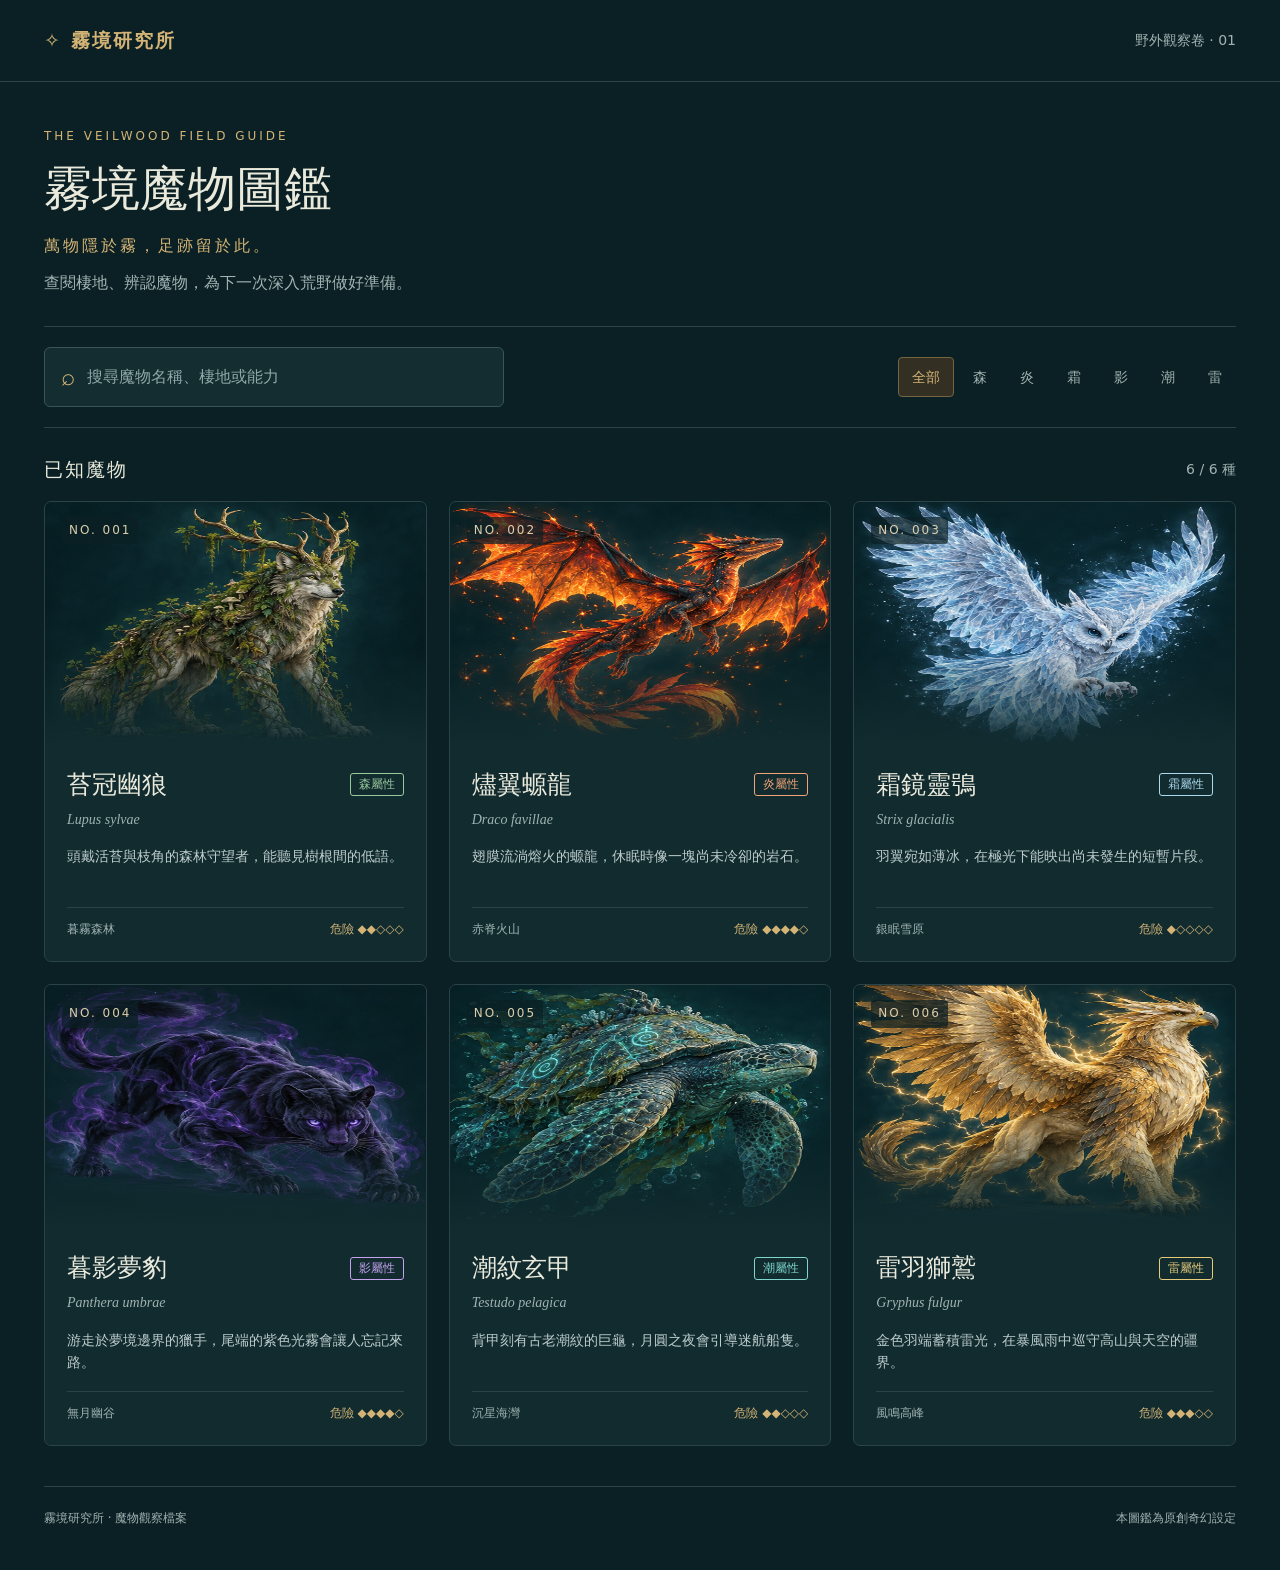
==== index.html @ 07dd759a "Publish original Veilwood bestiary" ====
<!doctype html><html lang="zh-Hant"><head><meta charset="utf-8"><meta name="viewport" content="width=device-width,initial-scale=1"><title>霧境魔物圖鑑</title><meta name="description" content="探索霧境大陸的六種原創魔物，查閱棲地、能力與野外觀察紀錄。"><link rel="icon" href="favicon.svg"><link rel="stylesheet" href="style.css"></head><body><header><a class="brand" href="./">✧ 霧境研究所</a><span>野外觀察卷 · 01</span></header><main><div class="intro"><p class="eyebrow">THE VEILWOOD FIELD GUIDE</p><h1>霧境魔物圖鑑<span>萬物隱於霧，足跡留於此。</span></h1><p class="desc">查閱棲地、辨認魔物，為下一次深入荒野做好準備。</p></div><section class="tools" aria-label="搜尋與篩選"><label class="search"><span aria-hidden="true">⌕</span><input id="search" type="search" placeholder="搜尋魔物名稱、棲地或能力" aria-label="搜尋魔物"></label><div id="filters" class="filters" aria-label="屬性篩選"></div></section><div class="result-line"><h2>已知魔物</h2><span id="count" aria-live="polite"></span></div><section id="grid" class="grid" aria-label="魔物列表"></section><p id="empty" hidden>找不到符合條件的魔物，試試其他關鍵字或屬性。</p><footer><span>霧境研究所 · 魔物觀察檔案</span><span>本圖鑑為原創奇幻設定</span></footer></main><dialog id="detail" aria-labelledby="detail-title"><button class="close" aria-label="關閉詳細資料">×</button><div id="detail-body"></div></dialog><script src="app.js"></script></body></html>
---- style.css ----
:root{color-scheme:dark;--ink:#e9e9dc;--muted:#a0b3b2;--gold:#d4b476;--line:#2b4346}*{box-sizing:border-box}body{margin:0;background:#0b2024;color:var(--ink);font-family:system-ui,"Microsoft JhengHei",sans-serif;font-size:16px;line-height:1.6}header{height:82px;max-width:1320px;margin:auto;padding:0 44px;display:flex;align-items:center;justify-content:space-between;border-bottom:1px solid var(--line)}header span{font-size:14px;color:var(--muted)}.brand{color:var(--gold);text-decoration:none;font-size:19px;font-weight:600;letter-spacing:2px}main{max-width:1320px;margin:auto;padding:45px 44px 20px}.eyebrow{font-size:12px;color:var(--gold);letter-spacing:3px;margin:0 0 12px}h1{font-family:Georgia,"PMingLiU",serif;font-size:48px;font-weight:500;line-height:1.3;margin:0}h1 span{display:block;font-family:system-ui,sans-serif;font-size:16px;letter-spacing:3px;color:var(--gold);margin-top:15px}.desc{color:var(--muted);margin:14px 0 30px}.tools{display:flex;gap:20px;align-items:center;justify-content:space-between;padding:20px 0;border-top:1px solid var(--line);border-bottom:1px solid var(--line);flex-wrap:wrap}.search{display:flex;align-items:center;gap:10px;background:#132d31;border:1px solid #3a5457;padding:10px 16px;border-radius:6px;flex:1;min-width:250px;max-width:460px}.search span{font-size:24px;color:var(--gold)}input{background:none;border:0;color:var(--ink);font:inherit;width:100%;outline:none}input::placeholder{color:#91a6a6}.search:focus-within{outline:2px solid var(--gold)}.filters{display:flex;gap:5px;flex-wrap:wrap}button{font:inherit;cursor:pointer}.filters button{color:var(--muted);background:transparent;border:1px solid transparent;border-radius:4px;padding:8px 13px;font-size:14px}.filters button[aria-pressed=true]{color:var(--gold);border-color:#746442;background:#332f23}.filters button:hover{color:var(--ink)}:focus-visible{outline:2px solid var(--gold);outline-offset:4px}.result-line{display:flex;justify-content:space-between;align-items:center;margin:26px 0 16px}h2{font-size:19px;font-weight:500;letter-spacing:2px;margin:0}.result-line span{color:var(--muted);font-size:14px}.grid{display:grid;grid-template-columns:repeat(3,minmax(0,1fr));gap:22px}.card{display:block;width:100%;text-align:left;padding:0;background:#112b2f;border:1px solid var(--line);border-radius:7px;overflow:hidden;color:var(--ink);transition:transform .2s,border-color .2s}.card:hover{transform:translateY(-4px);border-color:#b49560}.art{height:245px;background-image:url('creatures.png');background-size:300% 200%;background-position:var(--pos);background-repeat:no-repeat;position:relative}.art:after{content:"";position:absolute;inset:60% 0 0;background:linear-gradient(transparent,#112b2f)}.serial{position:absolute;top:15px;left:17px;color:#dbceac;font-size:12px;letter-spacing:2px;background:#0b2024b5;border-radius:4px;padding:4px 7px}.card-body{padding:18px 22px 22px}.row{display:flex;justify-content:space-between;align-items:center;gap:10px}.row h3{font-family:Georgia,"PMingLiU",serif;font-size:25px;font-weight:500;margin:0}.tag{color:var(--accent);border:1px solid currentColor;border-radius:3px;padding:1px 8px;font-size:12px}.latin{font-family:Georgia,serif;color:var(--muted);font-style:italic;font-size:14px;margin:4px 0 14px}.summary{color:#bdcccc;font-size:14px;min-height:45px;margin:0 0 17px}.meta{border-top:1px solid var(--line);padding-top:12px;display:flex;justify-content:space-between;gap:12px;font-size:12px;color:var(--muted)}.risk{color:var(--gold)}footer{display:flex;justify-content:space-between;gap:16px;border-top:1px solid var(--line);padding:22px 0;margin-top:40px;font-size:12px;color:var(--muted)}dialog{border:1px solid #526363;background:#112b2f;color:var(--ink);padding:0;max-width:740px;width:calc(100% - 32px);max-height:90vh;border-radius:9px}dialog::backdrop{background:#031215d9;backdrop-filter:blur(5px)}.close{position:absolute;right:14px;top:14px;z-index:2;border:1px solid #778989;background:#10282de0;color:white;width:40px;height:40px;border-radius:50%;font-size:26px}.detail-art{height:320px}.detail-copy{padding:25px 32px 32px}.detail-copy h2{font-size:32px;font-family:Georgia,"PMingLiU",serif}.detail-copy h3{font-size:16px;color:var(--gold);margin:23px 0 7px}.detail-copy p{margin:0;color:#c5d3d1}.facts{display:grid;grid-template-columns:1fr 1fr;gap:16px;background:#0b2024;padding:18px;margin:20px 0}.facts dt{color:var(--muted);font-size:12px}.facts dd{margin:3px 0 0;font-size:16px}#empty{text-align:center;padding:70px 20px;color:var(--muted)}@media(max-width:950px){.grid{grid-template-columns:repeat(2,minmax(0,1fr))}.art{height:240px}}@media(max-width:600px){header{padding:0 20px;height:68px}header span{font-size:12px}main{padding:30px 20px 10px}h1{font-size:36px}h1 span{font-size:14px;letter-spacing:1px}.grid{grid-template-columns:1fr}.art{height:280px}.search{max-width:none}.filters button{padding:6px 10px}.detail-copy{padding:22px}.detail-art{height:260px}footer{flex-direction:column;gap:4px}}@media(prefers-reduced-motion:reduce){.card{transition:none}}
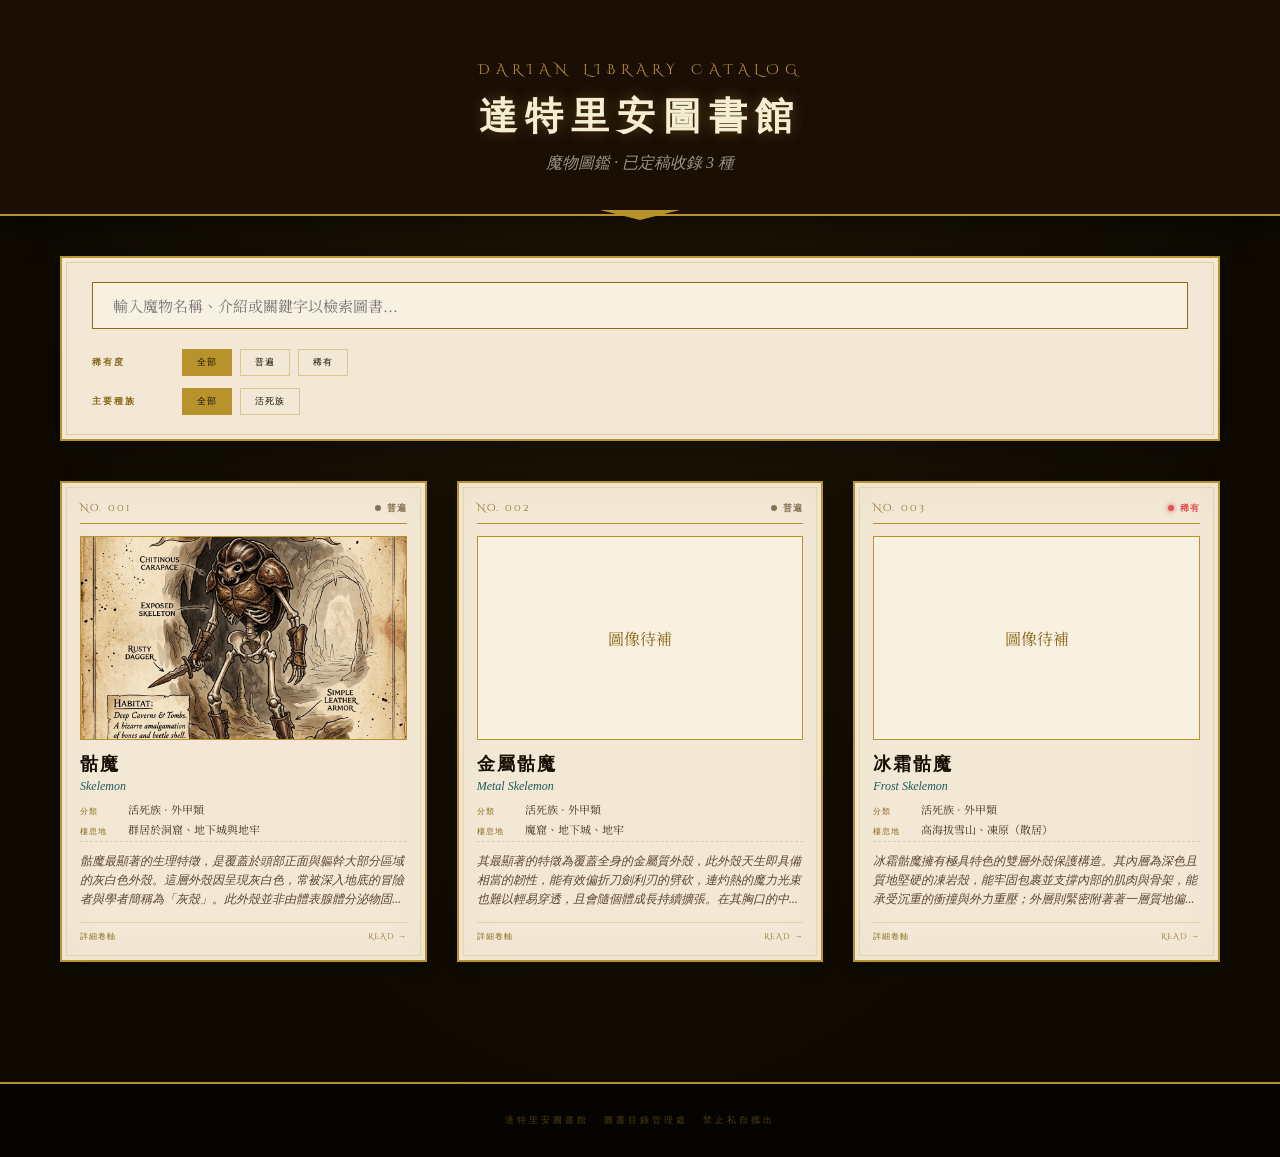
==== commit d1ccc029: "Publish Darian Library with three confirmed monster designs" ====
--- a/index.html
+++ b/index.html
@@ -1 +1,562 @@
-<!doctype html><html lang="zh-Hant"><head><meta charset="utf-8"><meta name="viewport" content="width=device-width,initial-scale=1"><title>霧境魔物圖鑑</title><meta name="description" content="探索霧境大陸的六種原創魔物，查閱棲地、能力與野外觀察紀錄。"><link rel="icon" href="favicon.svg"><link rel="stylesheet" href="style.css"></head><body><header><a class="brand" href="./">✧ 霧境研究所</a><span>野外觀察卷 · 01</span></header><main><div class="intro"><p class="eyebrow">THE VEILWOOD FIELD GUIDE</p><h1>霧境魔物圖鑑<span>萬物隱於霧，足跡留於此。</span></h1><p class="desc">查閱棲地、辨認魔物，為下一次深入荒野做好準備。</p></div><section class="tools" aria-label="搜尋與篩選"><label class="search"><span aria-hidden="true">⌕</span><input id="search" type="search" placeholder="搜尋魔物名稱、棲地或能力" aria-label="搜尋魔物"></label><div id="filters" class="filters" aria-label="屬性篩選"></div></section><div class="result-line"><h2>已知魔物</h2><span id="count" aria-live="polite"></span></div><section id="grid" class="grid" aria-label="魔物列表"></section><p id="empty" hidden>找不到符合條件的魔物，試試其他關鍵字或屬性。</p><footer><span>霧境研究所 · 魔物觀察檔案</span><span>本圖鑑為原創奇幻設定</span></footer></main><dialog id="detail" aria-labelledby="detail-title"><button class="close" aria-label="關閉詳細資料">×</button><div id="detail-body"></div></dialog><script src="app.js"></script></body></html>
+<!DOCTYPE html>
+<html lang="zh-TW">
+<head>
+<meta charset="UTF-8">
+<meta name="viewport" content="width=device-width, initial-scale=1.0">
+<title>達特里安圖書館 — 魔物圖鑑總目錄</title>
+<link href="https://fonts.googleapis.com/css2?family=Cinzel+Decorative:wght@400;700;900&family=IM+Fell+English:ital@0;1&family=Noto+Serif+TC:wght@300;400;600;700&display=swap" rel="stylesheet">
+<style>
+  :root {
+    --ink: #1a0e05;
+    --parchment: #f2e8d5;
+    --parchment-dark: #e0ceab;
+    --parchment-mid: #ead9bc;
+    --parchment-light: #f8f0e0;
+    --gold: #b8922a;
+    --gold-light: #d4a843;
+    --gold-dim: #8a6a18;
+    --teal: #1d5c5c;
+    --accent: #3a2a08;
+    --accent2: #5a4010;
+    --unique: #281800;
+    --nav-bg: #1a0e05;
+  }
+
+  * { margin:0; padding:0; box-sizing:border-box; }
+
+  body {
+    background: #0e0a02;
+    font-family: 'Noto Serif TC', serif;
+    color: var(--ink);
+    min-height: 100vh;
+    background-image: radial-gradient(ellipse at 50% 0%, #1e1604 0%, #0e0a02 70%);
+    overflow-y: scroll;
+  }
+
+  /* Header */
+  header {
+    text-align: center;
+    padding: 60px 20px 40px;
+    border-bottom: 2px solid var(--gold);
+    background: var(--nav-bg);
+    position: relative;
+    box-shadow: 0 4px 30px rgba(0,0,0,0.6);
+  }
+  header::after {
+    content: '';
+    position: absolute;
+    bottom: -6px;
+    left: 50%;
+    transform: translateX(-50%);
+    width: 80px;
+    height: 10px;
+    background: var(--gold);
+    clip-path: polygon(50% 100%, 0 0, 100% 0);
+  }
+  
+  .library-title-en {
+    font-family: 'Cinzel Decorative', serif;
+    font-size: 14px;
+    letter-spacing: 6px;
+    color: var(--gold-light);
+    margin-bottom: 12px;
+    text-transform: uppercase;
+    opacity: 0.9;
+  }
+
+  .library-title-zh {
+    font-family: 'Cinzel Decorative', serif;
+    font-size: 38px;
+    font-weight: 700;
+    color: #f5eed3;
+    letter-spacing: 8px;
+    text-shadow: 0 0 15px rgba(184,146,42,0.4);
+  }
+
+  .library-subtitle {
+    font-family: 'IM Fell English', serif;
+    font-style: italic;
+    font-size: 16px;
+    color: rgba(245,238,211,0.6);
+    margin-top: 10px;
+  }
+
+  /* Catalog Container */
+  .container {
+    max-width: 1200px;
+    width: 100%;
+    margin: 40px auto;
+    padding: 0 20px 80px;
+  }
+
+  /* Controls Panel */
+  .controls-panel {
+    background: var(--parchment);
+    border: 2.5px solid var(--gold);
+    box-shadow: 0 0 30px rgba(0,0,0,0.3);
+    padding: 24px 30px;
+    margin-bottom: 40px;
+    position: relative;
+  }
+  .controls-panel::before {
+    content: '';
+    position: absolute;
+    inset: 4px;
+    border: 1px solid rgba(184,146,42,0.3);
+    pointer-events: none;
+  }
+
+  .search-box-wrap {
+    position: relative;
+    margin-bottom: 20px;
+  }
+  .search-input {
+    width: 100%;
+    padding: 12px 20px;
+    background: var(--parchment-light);
+    border: 1.5px solid var(--gold-dim);
+    font-family: 'Noto Serif TC', serif;
+    font-size: 15px;
+    color: var(--ink);
+    outline: none;
+    transition: all 0.3s;
+  }
+  .search-input:focus {
+    border-color: var(--gold);
+    box-shadow: 0 0 10px rgba(184,146,42,0.2);
+    background: #fff;
+  }
+
+  .filter-group {
+    display: flex;
+    flex-wrap: wrap;
+    gap: 20px;
+    align-items: center;
+  }
+  .filter-label {
+    font-family: 'Cinzel Decorative', serif;
+    font-size: 9px;
+    letter-spacing: 2px;
+    color: var(--gold-dim);
+    text-transform: uppercase;
+    font-weight: bold;
+    min-width: 70px;
+  }
+  .filter-options {
+    display: flex;
+    flex-wrap: wrap;
+    gap: 8px;
+    flex: 1;
+  }
+  .filter-btn {
+    font-family: 'Cinzel Decorative', serif;
+    font-size: 9px;
+    letter-spacing: 1px;
+    background: transparent;
+    border: 1px solid rgba(184,146,42,0.4);
+    color: var(--ink);
+    padding: 6px 14px;
+    cursor: pointer;
+    transition: all 0.2s;
+    text-transform: uppercase;
+  }
+  .filter-btn:hover, .filter-btn.active {
+    background: var(--gold);
+    color: var(--nav-bg);
+    border-color: var(--gold);
+  }
+
+  /* Grid of Monster Cards */
+  .monster-grid {
+    display: grid;
+    grid-template-columns: repeat(auto-fill, minmax(280px, 1fr));
+    gap: 30px;
+  }
+
+  /* Card design */
+  .card-link {
+    text-decoration: none;
+    color: inherit;
+    display: block;
+    outline: none;
+  }
+  .monster-card {
+    background: var(--parchment);
+    border: 2px solid var(--gold);
+    box-shadow: 
+      0 4px 15px rgba(0,0,0,0.2),
+      inset 0 0 40px rgba(140,100,20,0.04);
+    position: relative;
+    padding: 18px;
+    transition: all 0.3s cubic-bezier(0.25, 0.8, 0.25, 1);
+    overflow: hidden;
+    height: 100%;
+    display: flex;
+    flex-direction: column;
+  }
+  .monster-card::before {
+    content: '';
+    position: absolute;
+    inset: 4px;
+    border: 1px solid rgba(184,146,42,0.2);
+    pointer-events: none;
+  }
+  .monster-card:hover {
+    transform: translateY(-8px);
+    box-shadow: 
+      0 12px 30px rgba(184,146,42,0.25),
+      inset 0 0 50px rgba(140,100,20,0.06);
+    border-color: var(--gold-light);
+  }
+
+  .card-header {
+    display: flex;
+    justify-content: space-between;
+    align-items: center;
+    border-bottom: 1.5px solid var(--gold);
+    padding-bottom: 8px;
+    margin-bottom: 12px;
+  }
+  .card-num {
+    font-family: 'Cinzel Decorative', serif;
+    font-size: 10px;
+    color: var(--gold-dim);
+    letter-spacing: 2px;
+  }
+  
+  /* Rarity tags color mapped */
+  .card-rarity {
+    font-family: 'Cinzel Decorative', serif;
+    font-size: 9px;
+    letter-spacing: 1px;
+    text-transform: uppercase;
+    font-weight: bold;
+    display: flex;
+    align-items: center;
+    gap: 6px;
+  }
+  .rarity-dot-small {
+    width: 6px;
+    height: 6px;
+    border-radius: 50%;
+  }
+  .rarity-普遍 { color: #8a7355; }
+  .rarity-普遍 .rarity-dot-small { background: #8a7355; }
+  .rarity-罕見 { color: #b88030; }
+  .rarity-罕見 .rarity-dot-small { background: #b88030; box-shadow: 0 0 4px #b88030; }
+  .rarity-稀有 { color: #e35252; }
+  .rarity-稀有 .rarity-dot-small { background: #e35252; box-shadow: 0 0 5px #e35252; }
+  .rarity-史詩 { color: #a335ee; }
+  .rarity-史詩 .rarity-dot-small { background: #a335ee; box-shadow: 0 0 6px #a335ee; }
+
+  /* Card image frame */
+  .card-image-frame {
+    border: 1.5px solid var(--gold);
+    aspect-ratio: 16/10;
+    width: 100%;
+    background: var(--parchment-light);
+    display: flex;
+    align-items: center;
+    justify-content: center;
+    overflow: hidden;
+    position: relative;
+    margin-bottom: 12px;
+  }
+  .card-image-frame img {
+    width: 100%;
+    height: 100%;
+    object-fit: cover;
+  }
+  .card-image-frame .placeholder-svg {
+    width: 32px;
+    height: 32px;
+    opacity: 0.3;
+    color: var(--gold-dim);
+  }
+
+  .card-name-zh {
+    font-family: 'Cinzel Decorative', serif;
+    font-size: 18px;
+    color: var(--ink);
+    letter-spacing: 2px;
+    margin-bottom: 2px;
+  }
+  .card-name-en {
+    font-family: 'IM Fell English', serif;
+    font-style: italic;
+    font-size: 12px;
+    color: var(--teal);
+    margin-bottom: 8px;
+  }
+
+  .card-meta-row {
+    font-size: 11px;
+    color: #4a3525;
+    margin-bottom: 4px;
+    line-height: 1.4;
+  }
+  .card-meta-key {
+    font-family: 'Cinzel Decorative', serif;
+    font-size: 8px;
+    color: var(--gold-dim);
+    letter-spacing: 1px;
+    text-transform: uppercase;
+    display: inline-block;
+    width: 45px;
+  }
+  
+  .card-preview {
+    font-family: 'IM Fell English', serif;
+    font-size: 12px;
+    line-height: 1.6;
+    color: #5c4530;
+    margin-top: auto;
+    padding-top: 10px;
+    border-top: 1px dashed rgba(100,60,10,0.15);
+    font-style: italic;
+  }
+
+  .card-footer {
+    display: flex;
+    justify-content: space-between;
+    align-items: center;
+    margin-top: 12px;
+    font-family: 'Cinzel Decorative', serif;
+    font-size: 8px;
+    letter-spacing: 1px;
+    color: var(--gold-dim);
+    text-transform: uppercase;
+    border-top: 1px solid rgba(184,146,42,0.25);
+    padding-top: 8px;
+  }
+  
+  /* Footer */
+  footer {
+    background: #060401;
+    border-top: 2px solid var(--gold);
+    padding: 30px 20px;
+    text-align: center;
+  }
+  .footer-text {
+    font-family: 'Cinzel Decorative', serif;
+    font-size: 9px;
+    letter-spacing: 3px;
+    color: rgba(184,146,42,0.4);
+    text-transform: uppercase;
+  }
+
+  /* Responsive styling */
+  @media (max-width: 600px) {
+    .library-title-zh { font-size: 28px; }
+    .monster-grid { grid-template-columns: 1fr; }
+    .controls-panel { padding: 18px 20px; }
+  }
+</style>
+<meta name="description" content="達特里安圖書館魔物圖鑑，收錄骷魔、金屬骷魔與冰霜骷魔的生態、耐性與特殊能力。"></head>
+<body>
+
+  <header>
+    <div class="library-title-en">Darian Library Catalog</div>
+    <h1 class="library-title-zh">達特里安圖書館</h1>
+    <div class="library-subtitle">魔物圖鑑 · 已定稿收錄 3 種</div>
+  </header>
+
+  <div class="container">
+    
+    <!-- Controls Panel -->
+    <div class="controls-panel">
+      <div class="search-box-wrap">
+        <input type="text" id="searchInput" aria-label="搜尋魔物" class="search-input" placeholder="輸入魔物名稱、介紹或關鍵字以檢索圖書...">
+      </div>
+      
+      <div class="filter-group" style="margin-bottom: 12px;">
+        <span class="filter-label">稀有度</span>
+        <div class="filter-options" id="rarityFilters">
+          <button class="filter-btn active" data-rarity="all">全部</button>
+          <button class="filter-btn" data-rarity="普遍">普遍</button>
+          <button class="filter-btn" data-rarity="稀有">稀有</button>
+        </div>
+      </div>
+
+      <div class="filter-group">
+        <span class="filter-label">主要種族</span>
+        <div class="filter-options" id="raceFilters">
+          <button class="filter-btn active" data-race="all">全部</button>
+          <button class="filter-btn" data-race="活死族">活死族</button>
+        </div>
+      </div>
+    </div>
+
+    <!-- Monster Grid -->
+    <div class="monster-grid" id="monsterGrid">
+      <!-- Generated by JavaScript -->
+    </div>
+
+  </div>
+
+  <footer>
+    <div class="footer-text">達特里安圖書館 · 圖書目錄管理處 · 禁止私自攜出</div>
+  </footer>
+
+  <script>
+    // Embedded Monster Database
+    const monsters = [
+  {
+    "filename": "skelemon.html",
+    "num": 1,
+    "numStr": "001",
+    "nameZh": "骷魔",
+    "nameEn": "Skelemon",
+    "class": "活死族 · 外甲類",
+    "rarity": "普遍",
+    "raceTags": [
+      "活死族",
+      "外甲類"
+    ],
+    "habitat": "群居於洞窟、地下城與地牢",
+    "diet": "雜食",
+    "previewText": "骷魔最顯著的生理特徵，是覆蓋於頭部正面與軀幹大部分區域的灰白色外殼。這層外殼因呈現灰白色，常被深入地底的冒險者與學者簡稱為「灰殼」。此外殼並非由體表腺體分泌物固..."
+  },
+  {
+    "filename": "metal_skelemon.html",
+    "num": 2,
+    "numStr": "002",
+    "nameZh": "金屬骷魔",
+    "nameEn": "Metal Skelemon",
+    "class": "活死族 · 外甲類",
+    "rarity": "普遍",
+    "raceTags": [
+      "活死族",
+      "外甲類"
+    ],
+    "habitat": "魔窟、地下城、地牢",
+    "diet": "雜食",
+    "previewText": "其最顯著的特徵為覆蓋全身的金屬質外殼，此外殼天生即具備相當的韌性，能有效偏折刀劍利刃的劈砍，連灼熱的魔力光束也難以輕易穿透，且會隨個體成長持續擴張。在其胸口的中..."
+  },
+  {
+    "filename": "frost_skelemon.html",
+    "num": 3,
+    "numStr": "003",
+    "nameZh": "冰霜骷魔",
+    "nameEn": "Frost Skelemon",
+    "class": "活死族 · 外甲類",
+    "rarity": "稀有",
+    "raceTags": [
+      "活死族",
+      "外甲類"
+    ],
+    "habitat": "高海拔雪山、凍原（散居）",
+    "diet": "肉食（雪埋遺骸、小型寒帶生物）",
+    "previewText": "冰霜骷魔擁有極具特色的雙層外殼保護構造。其內層為深色且質地堅硬的凍岩殼，能牢固包裹並支撐內部的肌肉與骨架，能承受沉重的衝撞與外力重壓；外層則緊密附著著一層質地偏..."
+  }
+];
+
+    const monsterGrid = document.getElementById('monsterGrid');
+    const searchInput = document.getElementById('searchInput');
+    const rarityFilters = document.getElementById('rarityFilters');
+    const raceFilters = document.getElementById('raceFilters');
+
+    let activeRarity = 'all';
+    let activeRace = 'all';
+    let searchQuery = '';
+
+    function renderCards() {
+      const filtered = monsters.filter(m => {
+        // Search filter
+        const query = searchQuery.toLowerCase();
+        const matchesSearch = searchQuery === '' || 
+          m.nameZh.toLowerCase().includes(query) || 
+          m.nameEn.toLowerCase().includes(query) || 
+          m.class.toLowerCase().includes(query) ||
+          m.previewText.toLowerCase().includes(query) ||
+          m.habitat.toLowerCase().includes(query);
+
+        // Rarity filter
+        const matchesRarity = activeRarity === 'all' || m.rarity === activeRarity;
+
+        // Race filter
+        const matchesRace = activeRace === 'all' || m.raceTags.includes(activeRace);
+
+        return matchesSearch && matchesRarity && matchesRace;
+      });
+
+      if (filtered.length === 0) {
+        monsterGrid.innerHTML = `<div style="grid-column: 1/-1; text-align: center; padding: 40px; color: var(--gold-dim); font-family: 'IM Fell English', serif; font-style: italic;">沒有檢索到符合條件的魔物記錄...</div>`;
+        return;
+      }
+
+      monsterGrid.innerHTML = filtered.map(m => {
+        const imagePath = m.num === 1 ? 'skelemon.png' : null;
+        
+        return `
+          <a href="${m.filename}" class="card-link">
+            <div class="monster-card">
+              <div class="card-header">
+                <span class="card-num">No. ${m.numStr}</span>
+                <span class="card-rarity rarity-${m.rarity}">
+                  <span class="rarity-dot-small"></span>
+                  ${m.rarity}
+                </span>
+              </div>
+              
+              <div class="card-image-frame">
+                <!-- If image exists, it will load, otherwise show placeholder -->
+                ${imagePath ? `<img src="${imagePath}" alt="${m.nameZh}" style="display:block;">` : `<span style="color:var(--gold-dim);font-size:16px;">圖像待補</span>`}
+                
+              </div>
+
+              <h3 class="card-name-zh">${m.nameZh}</h3>
+              <div class="card-name-en">${m.nameEn}</div>
+              
+              <div class="card-meta-row">
+                <span class="card-meta-key">分類</span>
+                <span>${m.class}</span>
+              </div>
+              <div class="card-meta-row">
+                <span class="card-meta-key">棲息地</span>
+                <span>${m.habitat}</span>
+              </div>
+              
+              <div class="card-preview">
+                ${m.previewText}
+              </div>
+
+              <div class="card-footer">
+                <span>詳細卷軸</span>
+                <span>READ &rarr;</span>
+              </div>
+            </div>
+          </a>
+        `;
+      }).join('');
+    }
+
+    // Event listeners
+    searchInput.addEventListener('input', (e) => {
+      searchQuery = e.target.value;
+      renderCards();
+    });
+
+    rarityFilters.addEventListener('click', (e) => {
+      if (e.target.classList.contains('filter-btn')) {
+        Array.from(rarityFilters.getElementsByClassName('filter-btn')).forEach(btn => btn.classList.remove('active'));
+        e.target.classList.add('active');
+        activeRarity = e.target.dataset.rarity;
+        renderCards();
+      }
+    });
+
+    raceFilters.addEventListener('click', (e) => {
+      if (e.target.classList.contains('filter-btn')) {
+        Array.from(raceFilters.getElementsByClassName('filter-btn')).forEach(btn => btn.classList.remove('active'));
+        e.target.classList.add('active');
+        activeRace = e.target.dataset.race;
+        renderCards();
+      }
+    });
+
+    // Initial render
+    renderCards();
+  </script>
+</body>
+</html>
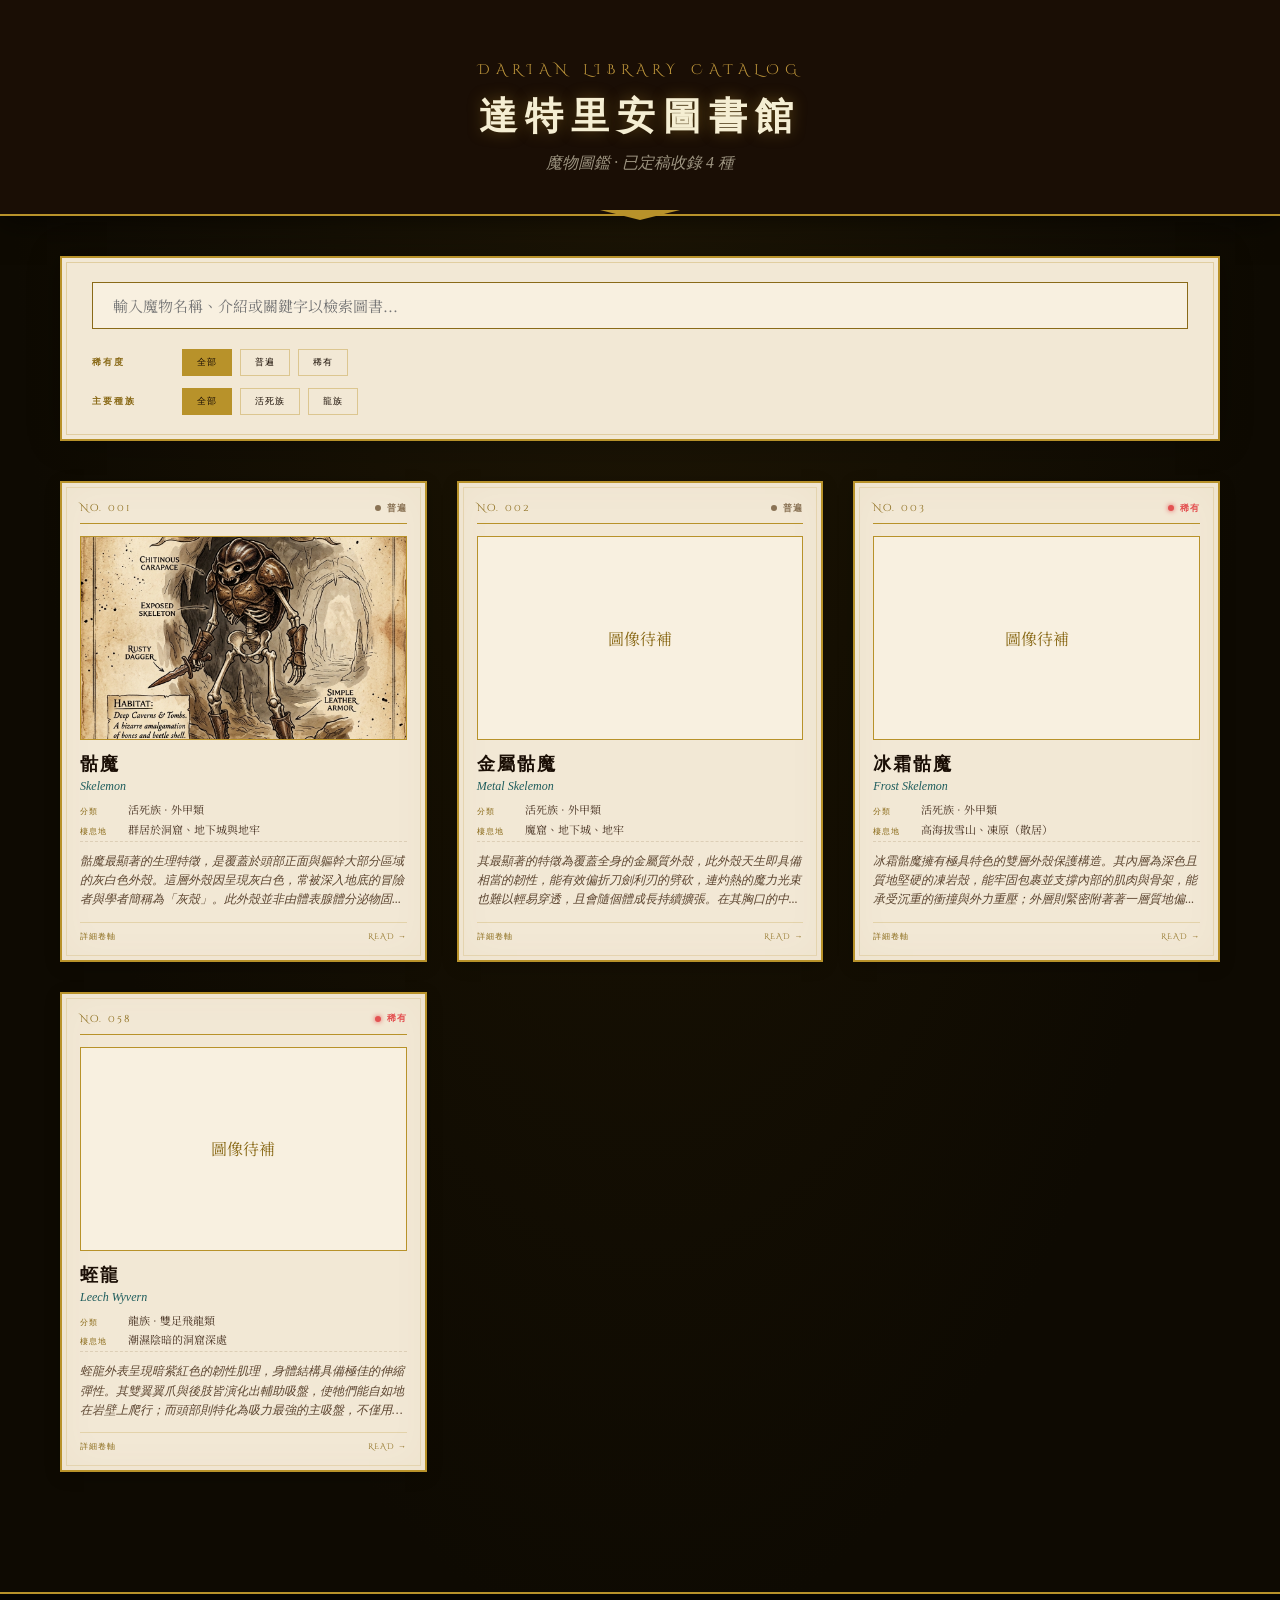
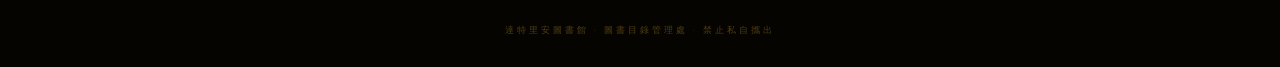
==== commit 52912845: "Add confirmed Leech Wyvern in matching library style" ====
--- a/index.html
+++ b/index.html
@@ -352,13 +352,13 @@
     .controls-panel { padding: 18px 20px; }
   }
 </style>
-<meta name="description" content="達特里安圖書館魔物圖鑑，收錄骷魔、金屬骷魔與冰霜骷魔的生態、耐性與特殊能力。"></head>
+<meta name="description" content="達特里安圖書館魔物圖鑑，收錄骷魔、金屬骷魔、冰霜骷魔與蛭龍的生態、耐性與特殊能力。"></head>
 <body>
 
   <header>
     <div class="library-title-en">Darian Library Catalog</div>
     <h1 class="library-title-zh">達特里安圖書館</h1>
-    <div class="library-subtitle">魔物圖鑑 · 已定稿收錄 3 種</div>
+    <div class="library-subtitle">魔物圖鑑 · 已定稿收錄 4 種</div>
   </header>
 
   <div class="container">
@@ -383,6 +383,7 @@
         <div class="filter-options" id="raceFilters">
           <button class="filter-btn active" data-race="all">全部</button>
           <button class="filter-btn" data-race="活死族">活死族</button>
+<button class="filter-btn" data-race="龍族">龍族</button>
         </div>
       </div>
     </div>
@@ -448,6 +449,22 @@
     "habitat": "高海拔雪山、凍原（散居）",
     "diet": "肉食（雪埋遺骸、小型寒帶生物）",
     "previewText": "冰霜骷魔擁有極具特色的雙層外殼保護構造。其內層為深色且質地堅硬的凍岩殼，能牢固包裹並支撐內部的肌肉與骨架，能承受沉重的衝撞與外力重壓；外層則緊密附著著一層質地偏..."
+  },
+  {
+    "filename": "Leech_Wyvern.html",
+    "num": 58,
+    "numStr": "058",
+    "nameZh": "蛭龍",
+    "nameEn": "Leech Wyvern",
+    "class": "龍族 · 雙足飛龍類",
+    "rarity": "稀有",
+    "raceTags": [
+      "龍族",
+      "雙足飛龍類"
+    ],
+    "habitat": "潮濕陰暗的洞窟深處",
+    "diet": "血液專食者",
+    "previewText": "蛭龍外表呈現暗紫紅色的韌性肌理，身體結構具備極佳的伸縮彈性。其雙翼翼爪與後肢皆演化出輔助吸盤，使牠們能自如地在岩壁上爬行；而頭部則特化為吸力最強的主吸盤，不僅用…"
   }
 ];
 
